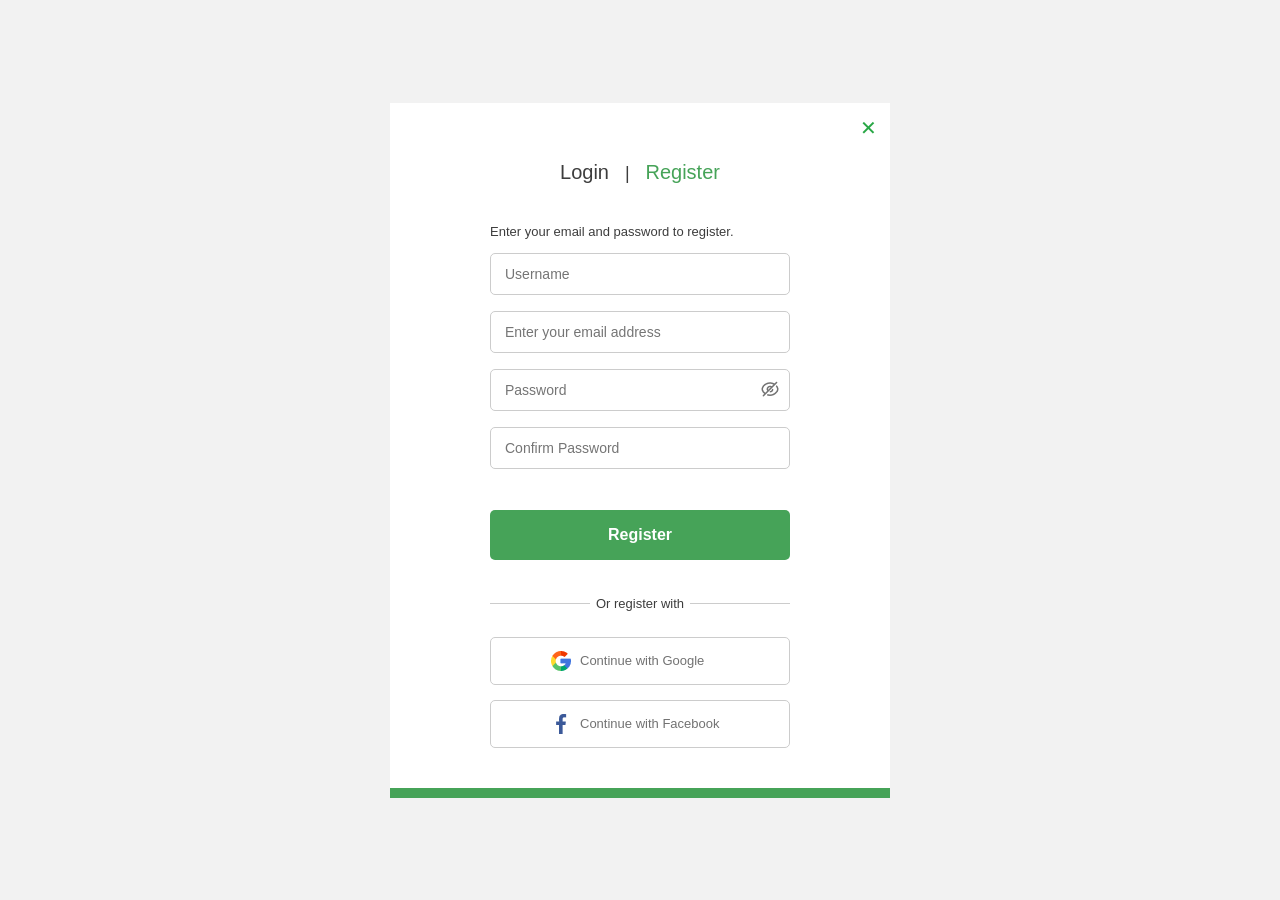
==== registration.html @ a426f496 "greenshop first" ====
<!DOCTYPE html>
<html lang="en">
<head>
    <meta charset="UTF-8">
    <meta name="viewport" content="width=device-width, initial-scale=1.0">
    <title>Registration</title>
    <link rel="stylesheet" href="./css/styles.css">
    <link rel="stylesheet" href="./CeraPro.zip">
</head>
<body>
    <div class="form-wrapper">
        <div class="form-close">
            <button type="button" class="close-button" onclick="location.href='./index.html'">✕</button>
        </div>
        <h2 class="form-header">
            <a class="tab-link" href="#">Login</a> <span class="form-header-jumper">|</span> <a class="tab-link-active" href="#">Register</a>
        </h2>
        <p class="form-subtitle">Enter your email and password to register.</p>
        <form action="#" method="post" class="register-form">
            <div class="form-group">
                <input type="text" name="username" placeholder="Username" class="form-input" required>
            </div>
            <div class="form-group">
                <input type="email" name="email" placeholder="Enter your email address" class="form-input" required>
            </div>
            <div class="form-group password-group">
                <input type="password" name="password" placeholder="Password" class="form-input" required>
                <img src="./img/Hide.png" alt="Show password" class="eye-icon">
            </div>
            <div class="form-group">
                <input type="password" name="confirm_password" placeholder="Confirm Password" class="form-input" required>
            </div>
            <div class="form-group-button">
                <button type="submit" class="form-button">Register</button>
            </div>
        </form>
        <p class="form-separator">Or register with</p>
        <div class="social-buttons">
            <button class="social-button">
                <img src="./img/google 1.png" alt="Google">
                Continue with Google
            </button>
            <button class="social-button">
                <img src="./img/facebook 1.png" alt="Facebook">
                Continue with Facebook
            </button>
        </div>
        <div class="bottom-line"></div>
    </div>
</body>
</html>
---- css/styles.css ----
*{
    margin: 0;
    padding: 0;
    list-style-type: none;
    text-decoration: none;
    font-style: normal;
    font-weight: normal;
    font-size: 14px;
    border: none;
    background-color: transparent;
    box-sizing: border-box;
    font-family: "Cera Pro", sans-serif;
}

html {
    height: 100%;
}

button, input {
    font: inherit;
}

body {
    height: 100%;
    padding: 0;
    display: flex;
    align-items: center;
    justify-content: center;
    margin: 0;
    
    background-color: #f2f2f2;
}

.form-wrapper {
    background-color: #fff;
    width: 500px;
}

.form-close {
    text-align: right;
    margin-top: 13px;
    margin-right: 13px;
}

.close-button {
    background: none;
    border: none;
    font-size: 20px;
    cursor: pointer;
    color: #28a745; 
    padding: 0;
    margin: 0;
}

.form-header {
    text-align: center;
    margin-bottom: 40px;
    margin-top: 21px;
}

.tab-link {
    text-decoration: none;
    color: #3d3d3d;
    font-weight: 500;
    font-size: 20px;
    padding-right: 12px;
}

.form-header-jumper {
    font-weight: 250;
    font-size: 18px;
    color: #3d3d3d;
}

.tab-link-active {
    text-decoration: none;
    font-weight: 500;
    font-size: 20px;
    color: #46a358;
    padding-left: 12px;
}

.form-subtitle {
    font-weight: 400;
    font-size: 13px;
    color: #3d3d3d;
    margin-bottom: 14px;
    margin-left: 100px;
}

.register-form {
    margin-right: 100px;
    margin-left: 100px;
}

.form-group {
    margin-bottom: 16px;
}

.password-group {
    position: relative;
}

.eye-icon {
    position: absolute;
    right: 0;
    width: 20px;
    height: 20px;
    cursor: pointer; 
    margin: 10px 10px 10px 0;
}


.form-input {
    width: 100%;
    padding: 12px 14px;
    font-size: 14px;
    border: 1px solid #ccc;
    border-radius: 5px;
    box-sizing: border-box;
    font-weight: 400;
    color: #a5a5a5;
}

.form-group-button {
    margin-top: 41px;
    margin-bottom: 36px;
}

.form-button {
    width: 100%;
    background-color: #46a358;;
    color: #fff;
    padding: 16px;
    font-size: 16px;
    border: none;
    border-radius: 5px;
    cursor: pointer;
    font-weight: 700;
}

.form-separator {
    display: flex;
    align-items: center;
    text-align: center;
    margin-bottom: 26px;
    color: #3d3d3d;
    font-size: 13px;
    font-weight: 400;
    margin-left: 100px;
    margin-right: 100px;
}

.form-separator::before,
.form-separator::after {
    content: "";
    flex: 1;
    border-bottom: 1px solid #ccc;
}

.form-separator::before {
    margin-right: 6px;
}

.form-separator::after {
    margin-left: 6px;
}


.social-buttons {
    display: flex;
    flex-direction: column;
    gap: 15px;
    margin-bottom: 40px;
    margin-left: 100px;
    margin-right: 100px;
}

.social-button {
  display: flex;
  align-items: center;
  gap: 9px;
  padding: 13px 60px;
  font-size: 13px;
  border: 1px solid #ccc;
  background-color: #fff;
  color: #727272;
  border-radius: 5px;
  font-weight: 500;
  cursor: pointer;
}


.social-icon {
  width: 20px;
  height: 20px;
}

.bottom-line {
    height: 10px; 
    background-color: #46a358;
}
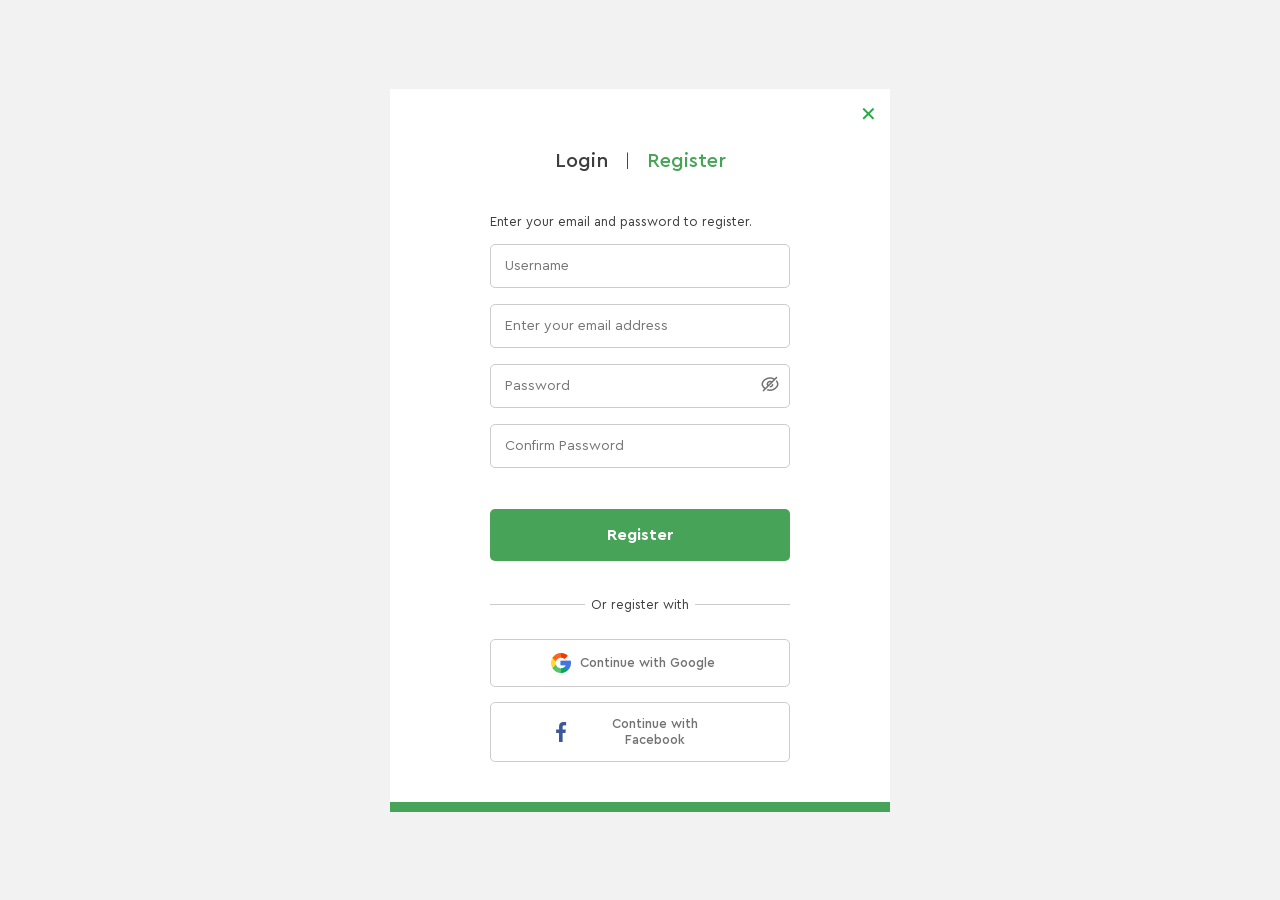
==== commit 974f998c: "greenshop eighth" ====
--- a/registration.html
+++ b/registration.html
@@ -5,12 +5,17 @@
     <meta name="viewport" content="width=device-width, initial-scale=1.0">
     <title>Registration</title>
     <link rel="stylesheet" href="./css/styles.css">
+    <link rel="icon" href="./img/Icon.png">
     <link rel="stylesheet" href="./CeraPro.zip">
+    <script src="./preloader.js" defer></script>
 </head>
 <body>
+    <div id="preloader">
+        <div class="loader"></div>
+    </div>
     <div class="form-wrapper">
         <div class="form-close">
-            <button type="button" class="close-button" onclick="location.href='./index.html'">✕</button>
+            <button type="button" class="close-button" onclick="showPreloaderAndNavigate('index.html')">✕</button>
         </div>
         <h2 class="form-header">
             <a class="tab-link" href="#">Login</a> <span class="form-header-jumper">|</span> <a class="tab-link-active" href="#">Register</a>
--- a/css/styles.css
+++ b/css/styles.css
@@ -1,3 +1,53 @@
+@font-face {
+    font-family: 'Cera Pro';
+    src: url('/fonts/CeraPro-Light.eot');
+    src: url('/fonts/CeraPro-Light.eot#iefix') format('embeded-opentype'),
+        url('/fonts/CeraPro-Light.woff2') format('woff2'),
+        url('/fonts/CeraPro-Light.woff') format('woff'),
+        url('/fonts/CeraPro-Light.ttf') format('truetype');
+    font-weight: 300;
+}
+
+@font-face {
+    font-family: 'Cera Pro';
+    src: url('/fonts/CeraPro-Regular.eot');
+    src: url('/fonts/CeraPro-Regular.eot#iefix') format('embeded-opentype'),
+        url('/fonts/CeraPro-Regular.woff2') format('woff2'),
+        url('/fonts/CeraPro-Regular.woff') format('woff'),
+        url('/fonts/CeraPro-Regular.ttf') format('truetype');
+    font-weight: 400;
+}
+
+@font-face {
+    font-family: 'Cera Pro';
+    src: url('/fonts/CeraPro-Medium.eot');
+    src: url('/fonts/CeraPro-Medium.eot#iefix') format('embeded-opentype'),
+        url('/fonts/CeraPro-Medium.woff2') format('woff2'),
+        url('/fonts/CeraPro-Medium.woff') format('woff'),
+        url('/fonts/CeraPro-Medium.ttf') format('truetype');
+    font-weight: 500;
+}
+
+@font-face {
+    font-family: 'Cera Pro';
+    src: url('/fonts/CeraPro-Bold.eot');
+    src: url('/fonts/CeraPro-Bold.eot#iefix') format('embeded-opentype'),
+        url('/fonts/CeraPro-Bold.woff2') format('woff2'),
+        url('/fonts/CeraPro-Bold.woff') format('woff'),
+        url('/fonts/CeraPro-Bold.ttf') format('truetype');
+    font-weight: 700;
+}
+
+@font-face {
+    font-family: 'Cera Pro';
+    src: url('/fonts/CeraPro-Black.eot');
+    src: url('/fonts/CeraPro-Black.eot#iefix') format('embeded-opentype'),
+        url('/fonts/CeraPro-Black.woff2') format('woff2'),
+        url('/fonts/CeraPro-Black.woff') format('woff'),
+        url('/fonts/CeraPro-Black.ttf') format('truetype');
+    font-weight: 900;
+}
+
 *{
     margin: 0;
     padding: 0;
@@ -201,3 +251,29 @@
     background-color: #46a358;
 }
 
+#preloader {
+  position: fixed;
+  inset: 0;
+  background: white;
+  display: flex;
+  align-items: center;
+  justify-content: center;
+  z-index: 9999;
+  opacity: 1;
+  transition: opacity 0.4s ease;
+}
+
+.loader {
+  width: 60px;
+  height: 60px;
+  border: 6px solid #46a358;
+  border-top: 6px solid transparent;
+  border-radius: 50%;
+  animation: spin 1s linear infinite;
+}
+
+@keyframes spin {
+  to {
+    transform: rotate(360deg);
+  }
+}
